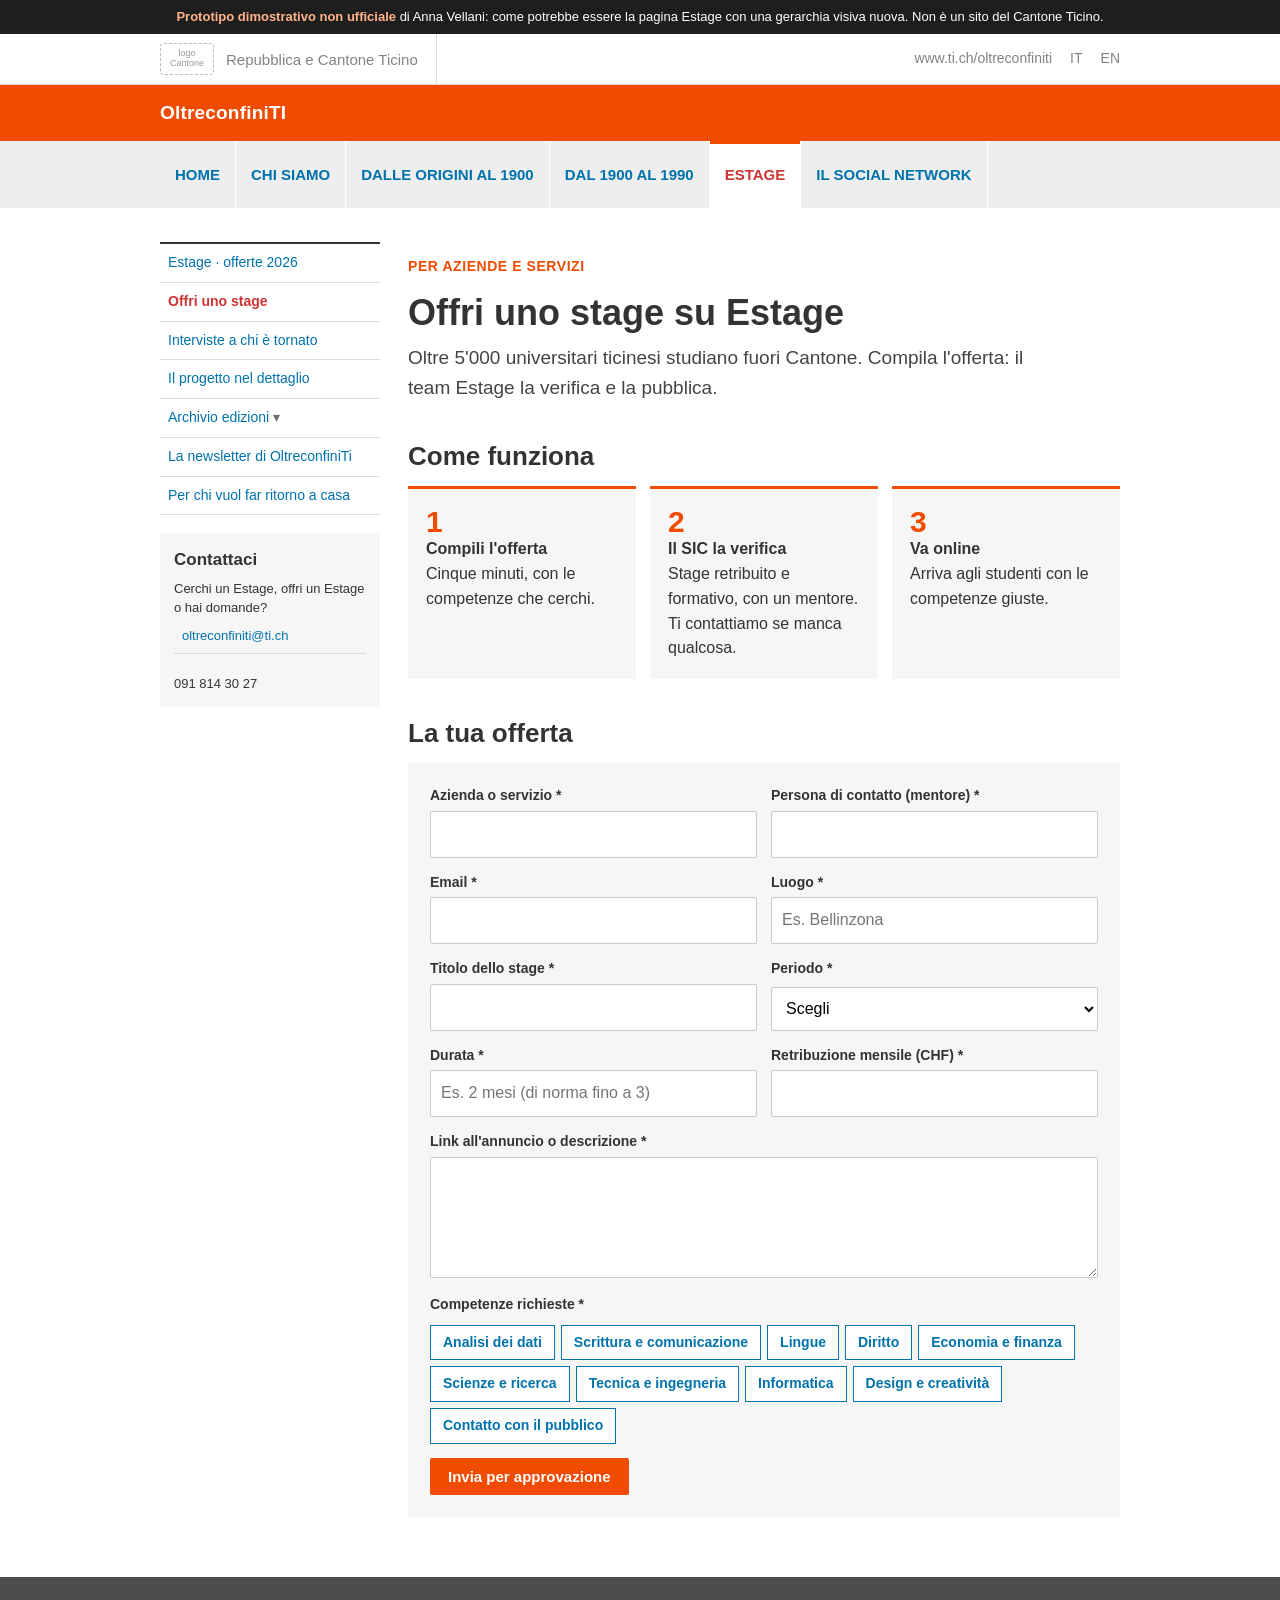
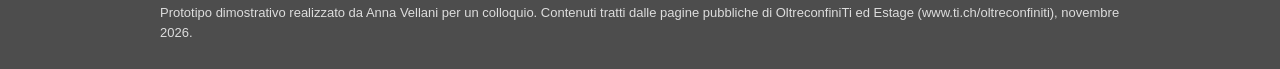
==== aziende.html @ bc07f372 "Prototipo non ufficiale: pagina Estage nello stile ti.ch con gerarchia visiva nuova Co-Authored-By: " ====
<!doctype html>
<html lang="it">
<head>
<meta charset="utf-8">
<meta name="viewport" content="width=device-width, initial-scale=1">
<meta name="robots" content="noindex, nofollow">
<title>Offri uno stage · Prototipo Estage (non ufficiale)</title>
<link rel="stylesheet" href="assets/ti.css">
</head>
<body>
<div class="avviso"><b>Prototipo dimostrativo non ufficiale</b> di Anna Vellani: come potrebbe essere la pagina Estage con una gerarchia visiva nuova. Non è un sito del Cantone Ticino.</div>
<header>
  <div class="testata-cantone"><div class="contenitore">
    <div class="stemma"><span class="segnaposto-logo">logo<br>Cantone</span>Repubblica e Cantone Ticino</div>
    <div class="strumenti"><span class="nascondi">www.ti.ch/oltreconfiniti</span><span>IT</span><span>EN</span></div>
  </div></div>
  <div class="barra-servizio"><div class="contenitore"><a href="index.html">OltreconfiniTI</a></div></div>
  <nav class="menu-principale"><div class="contenitore"><a href="https://www4.ti.ch/can/oltreconfiniti/home" class="" target=_blank rel=noopener>HOME</a><a href="https://www4.ti.ch/can/oltreconfiniti/chi-siamo/il-progetto-oltreconfiniti" class="" target=_blank rel=noopener>CHI SIAMO</a><a href="https://www4.ti.ch/can/oltreconfiniti/dalle-origini-al-1900/storia-dellemigrazione-ticinese" class="" target=_blank rel=noopener>DALLE ORIGINI AL 1900</a><a href="https://www4.ti.ch/can/oltreconfiniti/dal-1900-al-1990/storia-dellemigrazione-ticinese" class="" target=_blank rel=noopener>DAL 1900 AL 1990</a><a href="index.html" class="attivo">ESTAGE</a><a href="https://www4.ti.ch/can/oltreconfiniti/il-social-network/benvenuti-su-swisscommunity" class="" target=_blank rel=noopener>IL SOCIAL NETWORK</a></div></nav>
</header>
<div class="contenitore corpo">
  <aside class="laterale"><a href="index.html" class="">Estage · offerte 2026</a><a href="aziende.html" class="attivo">Offri uno stage</a><a href="storie.html" class="">Interviste a chi è tornato</a><a href="progetto.html" class="">Il progetto nel dettaglio</a><details><summary>Archivio edizioni</summary><a href="https://www4.ti.ch/can/oltreconfiniti/dal-1990-a-oggi/estage/edizione-2026" target="_blank" rel="noopener">Edizione 2026</a><a href="https://www4.ti.ch/can/oltreconfiniti/dal-1990-a-oggi/estage/edizione-2025" target="_blank" rel="noopener">Edizione 2025</a><a href="https://www4.ti.ch/can/oltreconfiniti/dal-1990-a-oggi/estage/edizione-2024" target="_blank" rel="noopener">Edizione 2024</a><a href="https://www4.ti.ch/can/oltreconfiniti/dal-1990-a-oggi/estage/edizione-2023" target="_blank" rel="noopener">Edizione 2023</a><a href="https://www4.ti.ch/can/oltreconfiniti/dal-1990-a-oggi/estage/edizione-2022" target="_blank" rel="noopener">Edizione 2022</a><a href="https://www4.ti.ch/can/oltreconfiniti/dal-1990-a-oggi/estage/edizione-2021" target="_blank" rel="noopener">Edizione 2021</a><a href="https://www4.ti.ch/can/oltreconfiniti/dal-1990-a-oggi/estage/edizione-2020" target="_blank" rel="noopener">Edizione 2020</a><a href="https://www4.ti.ch/can/oltreconfiniti/dal-1990-a-oggi/estage/edizione-2019" target="_blank" rel="noopener">Edizione 2019</a><a href="https://www4.ti.ch/can/oltreconfiniti/dal-1990-a-oggi/estage/edizione-2018" target="_blank" rel="noopener">Edizione 2018</a><a href="https://www4.ti.ch/can/oltreconfiniti/dal-1990-a-oggi/estage/edizione-2017" target="_blank" rel="noopener">Edizione 2017</a></details>
      <a href="https://www4.ti.ch/can/oltreconfiniti/dal-1990-a-oggi/la-newsletter-di-oltreconfiniti" target="_blank" rel="noopener">La newsletter di OltreconfiniTi</a>
      <a href="https://www4.ti.ch/can/oltreconfiniti/dal-1990-a-oggi/per-chi-vuol-far-ritorno-a-casa" target="_blank" rel="noopener">Per chi vuol far ritorno a casa</a>
      <div class="contatto"><h4>Contattaci</h4>Cerchi un Estage, offri un Estage o hai domande?<br><a href="mailto:oltreconfiniti@ti.ch">oltreconfiniti@ti.ch</a><br>091 814 30 27</div></aside>
  <main>

    <p class="sopratitolo">Per aziende e servizi</p>
    <h1>Offri uno stage su Estage</h1>
    <p class="introduzione">Oltre 5'000 universitari ticinesi studiano fuori Cantone. Compila l'offerta: il team Estage la verifica e la pubblica.</p>
    <h2>Come funziona</h2>
    <div class="tre">
      <div><b>1</b><strong>Compili l'offerta</strong><br>Cinque minuti, con le competenze che cerchi.</div>
      <div><b>2</b><strong>Il SIC la verifica</strong><br>Stage retribuito e formativo, con un mentore. Ti contattiamo se manca qualcosa.</div>
      <div><b>3</b><strong>Va online</strong><br>Arriva agli studenti con le competenze giuste.</div>
    </div>
    <h2>La tua offerta</h2>
    <form class="modulo" id="modulo-aziende" novalidate>
      <div class="due">
        <label>Azienda o servizio *<input name="azienda" required></label>
        <label>Persona di contatto (mentore) *<input name="contatto" required></label>
        <label>Email *<input name="email" type="email" required></label>
        <label>Luogo *<input name="luogo" required placeholder="Es. Bellinzona"></label>
        <label>Titolo dello stage *<input name="titolo" required></label>
        <label>Periodo *<select name="periodo" required><option value="">Scegli</option><option>Estate</option><option>Pausa invernale (gennaio–febbraio)</option><option>Tutto l'anno</option></select></label>
        <label>Durata *<input name="durata" required placeholder="Es. 2 mesi (di norma fino a 3)"></label>
        <label>Retribuzione mensile (CHF) *<input name="paga" required inputmode="numeric"></label>
      </div>
      <label>Link all'annuncio o descrizione *<textarea name="descrizione" rows="4" required></textarea></label>
      <div><strong style="font-size:14px">Competenze richieste *</strong><div class="chips" style="margin-top:8px"><label class="chip-check"><input type="checkbox" name="competenze" value="dati"><span>Analisi dei dati</span></label><label class="chip-check"><input type="checkbox" name="competenze" value="scrittura"><span>Scrittura e comunicazione</span></label><label class="chip-check"><input type="checkbox" name="competenze" value="lingue"><span>Lingue</span></label><label class="chip-check"><input type="checkbox" name="competenze" value="diritto"><span>Diritto</span></label><label class="chip-check"><input type="checkbox" name="competenze" value="economia"><span>Economia e finanza</span></label><label class="chip-check"><input type="checkbox" name="competenze" value="scienze"><span>Scienze e ricerca</span></label><label class="chip-check"><input type="checkbox" name="competenze" value="tecnica"><span>Tecnica e ingegneria</span></label><label class="chip-check"><input type="checkbox" name="competenze" value="informatica"><span>Informatica</span></label><label class="chip-check"><input type="checkbox" name="competenze" value="design"><span>Design e creatività</span></label><label class="chip-check"><input type="checkbox" name="competenze" value="pubblico"><span>Contatto con il pubblico</span></label></div></div>
      <div><button class="pulsante" type="submit">Invia per approvazione</button> <span class="nota-invio" id="nota-invio"></span></div>
    </form>

  </main>
</div>
<footer class="piede-cantone"><div class="contenitore">Prototipo dimostrativo realizzato da Anna Vellani per un colloquio. Contenuti tratti dalle pagine pubbliche di OltreconfiniTi ed Estage (www.ti.ch/oltreconfiniti), novembre 2026.</div></footer>
<script src="assets/dati.js"></script><script src="assets/ti.js"></script>
</body>
</html>
---- assets/ti.css ----
/* Prototipo dimostrativo non ufficiale: la pagina Estage di OltreconfiniTi con una gerarchia visiva nuova.
   Colori e tipografia ripresi dal sito ti.ch (arancione #F04B00, menu #EEEEEE, attivo #CC3333, link #0072AC). */
:root {
  --arancio: #F04B00; --grigio-menu: #EEEEEE; --attivo: #CC3333; --link: #0072AC;
  --testo: #333333; --muto: #6E6E6E; --filo: #DBDBDB; --chiaro: #F6F6F6; --azzurrino: #DFECF9;
  --cond: "HelveticaNeue-CondensedBold", "Helvetica Neue Condensed Bold", "Arial Narrow", "Helvetica Neue", Arial, sans-serif;
  --base: "Helvetica Neue", Arial, sans-serif;
}
* { box-sizing: border-box; }
body { margin: 0; font-family: var(--base); color: var(--testo); background: #fff; font-size: 16px; line-height: 1.55; }
a { color: var(--link); text-decoration: none; }
a:hover { text-decoration: underline; }
img { max-width: 100%; display: block; }
.contenitore { width: min(960px, calc(100% - 32px)); margin: 0 auto; }

/* Avviso prototipo */
.avviso { background: #1E1E1E; color: #fff; font-size: 13px; text-align: center; padding: 7px 16px; }
.avviso b { color: #FFB38A; }

/* Testata come ti.ch (senza stemma ufficiale) */
.testata-cantone { border-bottom: 1px solid var(--filo); background: #fff; }
.testata-cantone .contenitore { display: flex; align-items: stretch; justify-content: space-between; height: 50px; }
.stemma { display: flex; align-items: center; gap: 12px; padding-right: 18px; border-right: 1px solid var(--filo); font-size: 15px; color: #838383; }
.stemma .segnaposto-logo { width: 54px; height: 32px; border: 1px dashed #BBB; border-radius: 4px; font-size: 9px; line-height: 1.1; display: grid; place-items: center; text-align: center; color: #999; }
.strumenti { display: flex; align-items: center; gap: 18px; font-size: 14px; color: #838383; }
.barra-servizio { background: var(--arancio); }
.barra-servizio .contenitore { height: 56px; display: flex; align-items: center; }
.barra-servizio a { color: #fff; font-family: var(--cond); font-weight: 700; font-size: 19px; letter-spacing: .01em; }
.menu-principale { background: var(--grigio-menu); }
.menu-principale .contenitore { display: flex; flex-wrap: wrap; }
.menu-principale a { font-family: var(--cond); font-weight: 700; text-transform: uppercase; font-size: 15px; color: var(--link); padding: 22px 15px; border-right: 1px solid #fff; }
.menu-principale a.attivo { background: #fff; color: var(--attivo); box-shadow: inset 0 3px 0 var(--arancio); }

/* Corpo: colonna laterale + contenuto, come ti.ch */
.corpo { display: grid; grid-template-columns: 220px 1fr; gap: 28px; margin: 34px auto 60px; }
.laterale { border-top: 2px solid #333; align-self: start; font-size: 14px; }
.laterale a { display: block; padding: 8px 8px; border-bottom: 1px solid var(--filo); color: var(--link); }
.laterale a.attivo { color: var(--attivo); font-weight: 700; }
.laterale details summary { padding: 8px; border-bottom: 1px solid var(--filo); cursor: pointer; color: var(--link); list-style: none; }
.laterale details summary::after { content: " ▾"; color: var(--muto); }
.laterale details a { padding-left: 20px; font-size: 13px; }
.laterale .contatto { margin-top: 18px; background: var(--chiaro); padding: 14px; font-size: 13px; line-height: 1.5; }
.laterale .contatto h4 { margin: 0 0 6px; font-family: var(--cond); font-size: 17px; }

/* Titoli */
h1, h2, h3 { font-family: var(--cond); font-weight: 700; color: var(--testo); line-height: 1.15; margin: 0; }
h1 { font-size: 36px; }
h2 { font-size: 26px; margin: 40px 0 14px; }
h3 { font-size: 19px; }
.sopratitolo { font-family: var(--cond); font-weight: 700; color: var(--arancio); text-transform: uppercase; font-size: 14px; letter-spacing: .04em; }
.introduzione { font-size: 19px; color: #444; margin: 10px 0 0; max-width: 640px; }

/* Blocco ricerca (prima cosa che si vede) */
.ricerca { background: var(--azzurrino); padding: 22px; margin-top: 22px; }
.ricerca .riga { display: grid; grid-template-columns: 1fr 240px; gap: 10px; }
.ricerca input, .ricerca select { font: inherit; font-size: 16px; padding: 11px 12px; border: 1px solid #B9C7D6; background: #fff; border-radius: 2px; min-width: 0; }
.ricerca .etich { font-family: var(--cond); font-weight: 700; font-size: 15px; margin: 14px 0 8px; }
.chips { display: flex; flex-wrap: wrap; gap: 6px; }
.chip { font: inherit; font-size: 14px; padding: 6px 12px; border: 1px solid var(--link); color: var(--link); background: #fff; border-radius: 2px; cursor: pointer; min-height: 36px; }
.chip[aria-pressed="true"] { background: var(--link); color: #fff; }
.esito { margin: 14px 0 0; font-size: 15px; }
.esito b { color: var(--attivo); }

/* Offerte */
.offerte { display: grid; gap: 12px; margin-top: 18px; }
.offerta { display: grid; grid-template-columns: 90px 1fr auto; gap: 16px; align-items: center; border: 1px solid var(--filo); border-left: 4px solid var(--arancio); padding: 14px 16px; background: #fff; }
.offerta .logo { height: 42px; display: flex; align-items: center; }
.offerta .logo img { max-height: 40px; max-width: 86px; object-fit: contain; }
.offerta .sigla { font-family: var(--cond); font-weight: 700; color: var(--muto); font-size: 14px; }
.offerta h3 a { color: var(--testo); }
.offerta .meta { color: var(--muto); font-size: 14px; }
.offerta .tag { display: inline-block; font-size: 12px; background: var(--chiaro); padding: 2px 8px; margin: 4px 4px 0 0; }
.offerta .tag.si { background: var(--link); color: #fff; }
.pulsante { display: inline-block; background: var(--arancio); color: #fff !important; font-family: var(--cond); font-weight: 700; font-size: 15px; padding: 10px 18px; border-radius: 2px; text-decoration: none !important; white-space: nowrap; border: 0; cursor: pointer; }
.pulsante:hover { background: #D44200; }
.pulsante.secondario { background: #fff; color: var(--link) !important; border: 1px solid var(--link); }

/* Passi e cifre */
.tre { display: grid; grid-template-columns: repeat(3, 1fr); gap: 14px; }
.tre div { background: var(--chiaro); padding: 18px; border-top: 3px solid var(--arancio); }
.tre b { font-family: var(--cond); font-size: 30px; color: var(--arancio); display: block; line-height: 1; }
.cifre { display: grid; grid-template-columns: repeat(3, 1fr); gap: 14px; margin-top: 20px; }
.cifre div { border-left: 3px solid var(--arancio); padding-left: 12px; }
.cifre b { font-family: var(--cond); font-size: 32px; display: block; line-height: 1.05; }
.cifre span { font-size: 14px; color: var(--muto); }

/* Storie */
.storie-evidenza { display: grid; grid-template-columns: repeat(3, 1fr); gap: 16px; }
.storia { border: 1px solid var(--filo); background: #fff; display: flex; flex-direction: column; }
.storia img { aspect-ratio: 1 / 1; object-fit: cover; object-position: 50% 20%; }
.storia .testo { padding: 14px 16px; display: flex; flex-direction: column; gap: 8px; flex: 1; }
.storia blockquote { margin: 0; font-style: italic; color: #555; border-left: 3px solid var(--arancio); padding-left: 10px; font-size: 14px; }
.storia .chi { font-size: 13px; color: var(--muto); }
.elenco-storie { columns: 2; column-gap: 28px; font-size: 14px; margin-top: 10px; }
.elenco-storie a { display: block; break-inside: avoid; padding: 6px 0; border-bottom: 1px solid var(--filo); }

/* FAQ */
details.faq { border-bottom: 1px solid var(--filo); }
details.faq summary { cursor: pointer; padding: 12px 0; font-family: var(--cond); font-weight: 700; font-size: 18px; color: var(--link); list-style: none; }
details.faq summary::before { content: "+ "; color: var(--arancio); }
details.faq[open] summary::before { content: "– "; }
details.faq p { margin: 0 0 14px; }

/* Modulo */
.modulo { display: grid; gap: 14px; background: var(--chiaro); padding: 22px; }
.modulo .due { display: grid; grid-template-columns: 1fr 1fr; gap: 14px; }
.modulo label { display: grid; gap: 4px; font-size: 14px; font-weight: 700; }
.modulo input, .modulo select, .modulo textarea { font: inherit; font-weight: 400; font-size: 16px; padding: 10px; border: 1px solid #C9C9C9; background: #fff; border-radius: 2px; }
.modulo .errore { border-color: var(--attivo); }
.chip-check { display: inline-flex; }
.chip-check input { position: absolute; opacity: 0; }
.chip-check span { font-size: 14px; padding: 6px 12px; border: 1px solid var(--link); color: var(--link); background: #fff; cursor: pointer; }
.chip-check input:checked + span { background: var(--link); color: #fff; }
.nota-invio { font-size: 14px; }
.nota-invio.ok { color: #2E7D32; font-weight: 700; }

/* Conferma requisito */
.conferma { position: fixed; inset: 0; background: #0008; display: none; place-items: center; z-index: 50; padding: 16px; }
.conferma.aperta { display: grid; }
.conferma .box { background: #fff; max-width: 460px; width: 100%; padding: 24px; border-top: 4px solid var(--arancio); }
.conferma label { display: flex; gap: 10px; margin: 14px 0; }
.conferma .pulsante[aria-disabled="true"] { background: #BBB; pointer-events: none; }

.piede-cantone { background: #4D4D4D; color: #ddd; font-size: 13px; padding: 26px 0; }
.piede-cantone a { color: #fff; }

@media (max-width: 760px) {
  .corpo { grid-template-columns: 1fr; }
  .laterale { order: 2; }
  .menu-principale a { padding: 12px 10px; font-size: 13px; }
  .ricerca .riga, .modulo .due, .tre, .cifre, .storie-evidenza { grid-template-columns: 1fr; }
  .offerta { grid-template-columns: 1fr; }
  .elenco-storie { columns: 1; }
  .strumenti span.nascondi { display: none; }
}
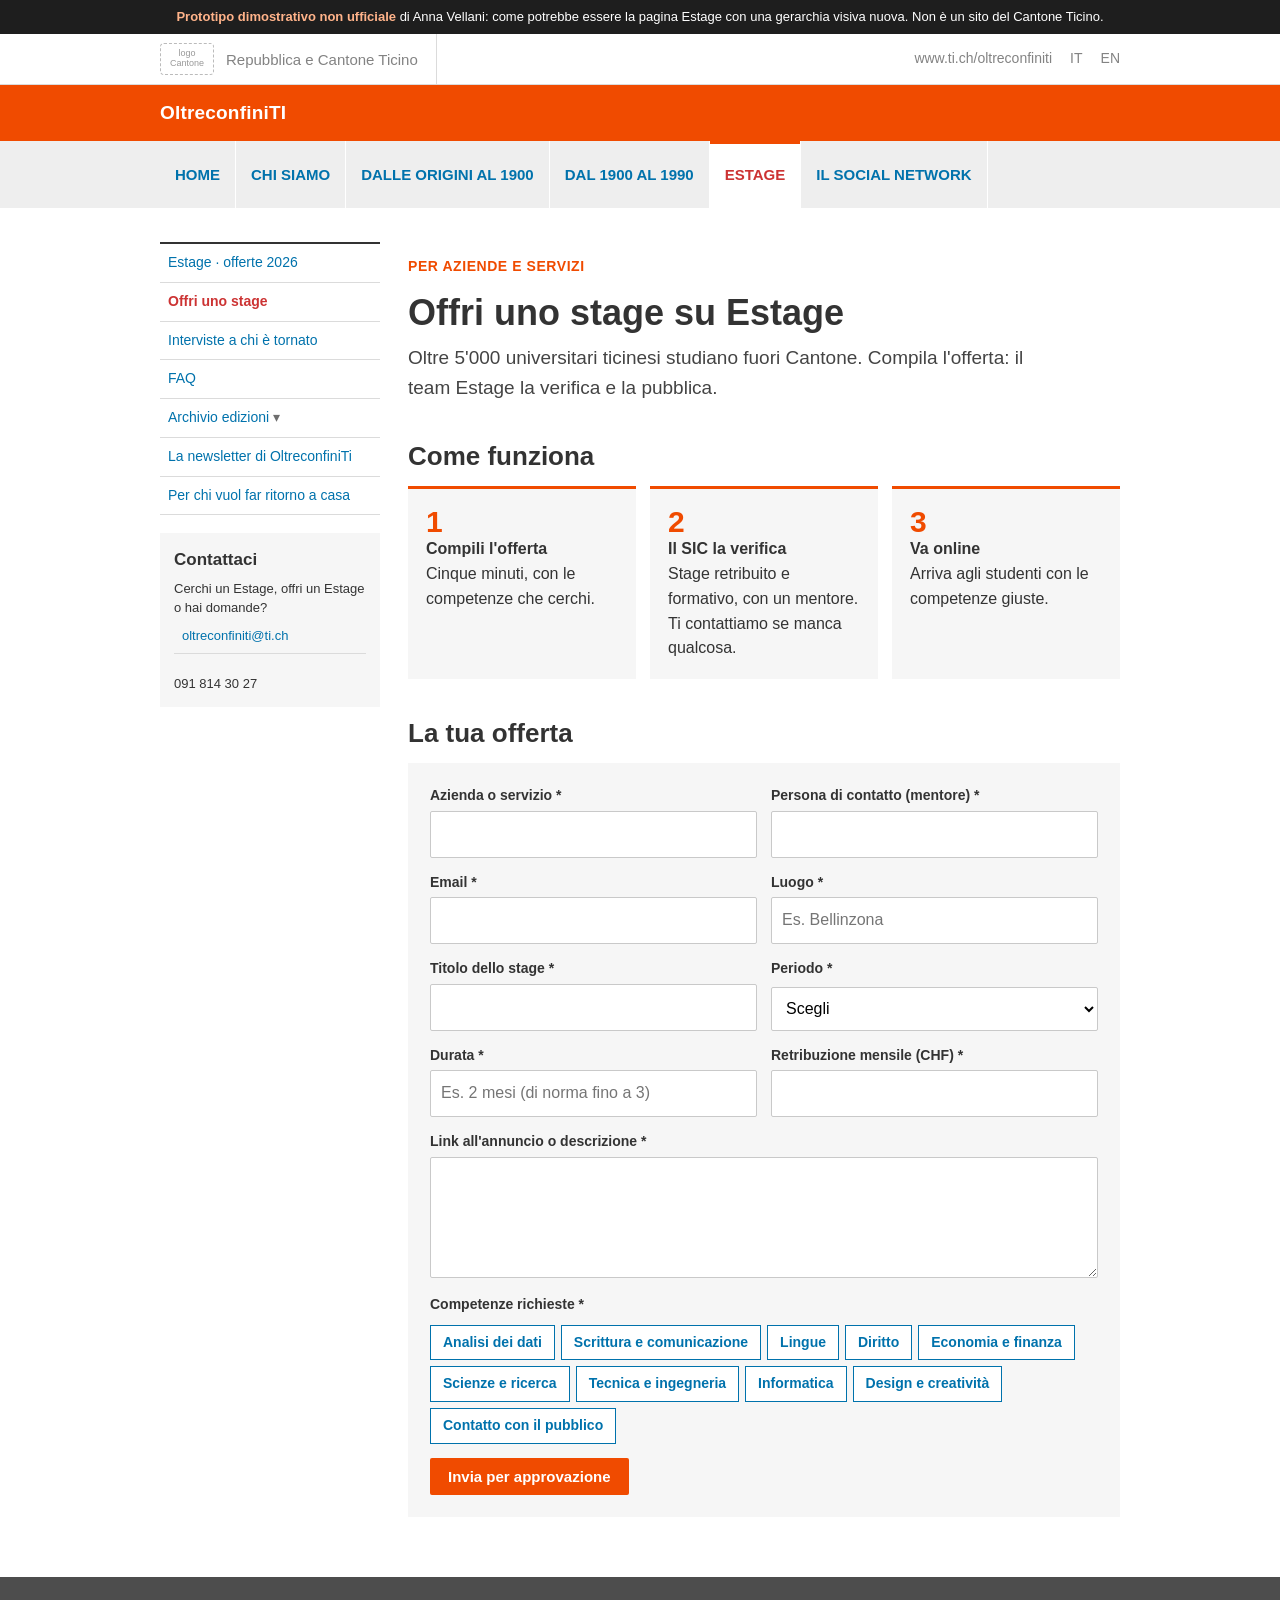
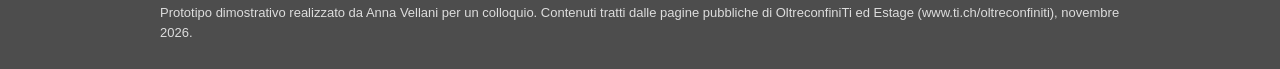
==== commit 72056678: "Solo «Cosa sai fare?», niente spunta di conferma, «FAQ» al posto di «Il progetto nel dettaglio» Co-A" ====
--- a/aziende.html
+++ b/aziende.html
@@ -18,7 +18,7 @@
   <nav class="menu-principale"><div class="contenitore"><a href="https://www4.ti.ch/can/oltreconfiniti/home" class="" target=_blank rel=noopener>HOME</a><a href="https://www4.ti.ch/can/oltreconfiniti/chi-siamo/il-progetto-oltreconfiniti" class="" target=_blank rel=noopener>CHI SIAMO</a><a href="https://www4.ti.ch/can/oltreconfiniti/dalle-origini-al-1900/storia-dellemigrazione-ticinese" class="" target=_blank rel=noopener>DALLE ORIGINI AL 1900</a><a href="https://www4.ti.ch/can/oltreconfiniti/dal-1900-al-1990/storia-dellemigrazione-ticinese" class="" target=_blank rel=noopener>DAL 1900 AL 1990</a><a href="index.html" class="attivo">ESTAGE</a><a href="https://www4.ti.ch/can/oltreconfiniti/il-social-network/benvenuti-su-swisscommunity" class="" target=_blank rel=noopener>IL SOCIAL NETWORK</a></div></nav>
 </header>
 <div class="contenitore corpo">
-  <aside class="laterale"><a href="index.html" class="">Estage · offerte 2026</a><a href="aziende.html" class="attivo">Offri uno stage</a><a href="storie.html" class="">Interviste a chi è tornato</a><a href="progetto.html" class="">Il progetto nel dettaglio</a><details><summary>Archivio edizioni</summary><a href="https://www4.ti.ch/can/oltreconfiniti/dal-1990-a-oggi/estage/edizione-2026" target="_blank" rel="noopener">Edizione 2026</a><a href="https://www4.ti.ch/can/oltreconfiniti/dal-1990-a-oggi/estage/edizione-2025" target="_blank" rel="noopener">Edizione 2025</a><a href="https://www4.ti.ch/can/oltreconfiniti/dal-1990-a-oggi/estage/edizione-2024" target="_blank" rel="noopener">Edizione 2024</a><a href="https://www4.ti.ch/can/oltreconfiniti/dal-1990-a-oggi/estage/edizione-2023" target="_blank" rel="noopener">Edizione 2023</a><a href="https://www4.ti.ch/can/oltreconfiniti/dal-1990-a-oggi/estage/edizione-2022" target="_blank" rel="noopener">Edizione 2022</a><a href="https://www4.ti.ch/can/oltreconfiniti/dal-1990-a-oggi/estage/edizione-2021" target="_blank" rel="noopener">Edizione 2021</a><a href="https://www4.ti.ch/can/oltreconfiniti/dal-1990-a-oggi/estage/edizione-2020" target="_blank" rel="noopener">Edizione 2020</a><a href="https://www4.ti.ch/can/oltreconfiniti/dal-1990-a-oggi/estage/edizione-2019" target="_blank" rel="noopener">Edizione 2019</a><a href="https://www4.ti.ch/can/oltreconfiniti/dal-1990-a-oggi/estage/edizione-2018" target="_blank" rel="noopener">Edizione 2018</a><a href="https://www4.ti.ch/can/oltreconfiniti/dal-1990-a-oggi/estage/edizione-2017" target="_blank" rel="noopener">Edizione 2017</a></details>
+  <aside class="laterale"><a href="index.html" class="">Estage · offerte 2026</a><a href="aziende.html" class="attivo">Offri uno stage</a><a href="storie.html" class="">Interviste a chi è tornato</a><a href="progetto.html" class="">FAQ</a><details><summary>Archivio edizioni</summary><a href="https://www4.ti.ch/can/oltreconfiniti/dal-1990-a-oggi/estage/edizione-2026" target="_blank" rel="noopener">Edizione 2026</a><a href="https://www4.ti.ch/can/oltreconfiniti/dal-1990-a-oggi/estage/edizione-2025" target="_blank" rel="noopener">Edizione 2025</a><a href="https://www4.ti.ch/can/oltreconfiniti/dal-1990-a-oggi/estage/edizione-2024" target="_blank" rel="noopener">Edizione 2024</a><a href="https://www4.ti.ch/can/oltreconfiniti/dal-1990-a-oggi/estage/edizione-2023" target="_blank" rel="noopener">Edizione 2023</a><a href="https://www4.ti.ch/can/oltreconfiniti/dal-1990-a-oggi/estage/edizione-2022" target="_blank" rel="noopener">Edizione 2022</a><a href="https://www4.ti.ch/can/oltreconfiniti/dal-1990-a-oggi/estage/edizione-2021" target="_blank" rel="noopener">Edizione 2021</a><a href="https://www4.ti.ch/can/oltreconfiniti/dal-1990-a-oggi/estage/edizione-2020" target="_blank" rel="noopener">Edizione 2020</a><a href="https://www4.ti.ch/can/oltreconfiniti/dal-1990-a-oggi/estage/edizione-2019" target="_blank" rel="noopener">Edizione 2019</a><a href="https://www4.ti.ch/can/oltreconfiniti/dal-1990-a-oggi/estage/edizione-2018" target="_blank" rel="noopener">Edizione 2018</a><a href="https://www4.ti.ch/can/oltreconfiniti/dal-1990-a-oggi/estage/edizione-2017" target="_blank" rel="noopener">Edizione 2017</a></details>
       <a href="https://www4.ti.ch/can/oltreconfiniti/dal-1990-a-oggi/la-newsletter-di-oltreconfiniti" target="_blank" rel="noopener">La newsletter di OltreconfiniTi</a>
       <a href="https://www4.ti.ch/can/oltreconfiniti/dal-1990-a-oggi/per-chi-vuol-far-ritorno-a-casa" target="_blank" rel="noopener">Per chi vuol far ritorno a casa</a>
       <div class="contatto"><h4>Contattaci</h4>Cerchi un Estage, offri un Estage o hai domande?<br><a href="mailto:oltreconfiniti@ti.ch">oltreconfiniti@ti.ch</a><br>091 814 30 27</div></aside>
